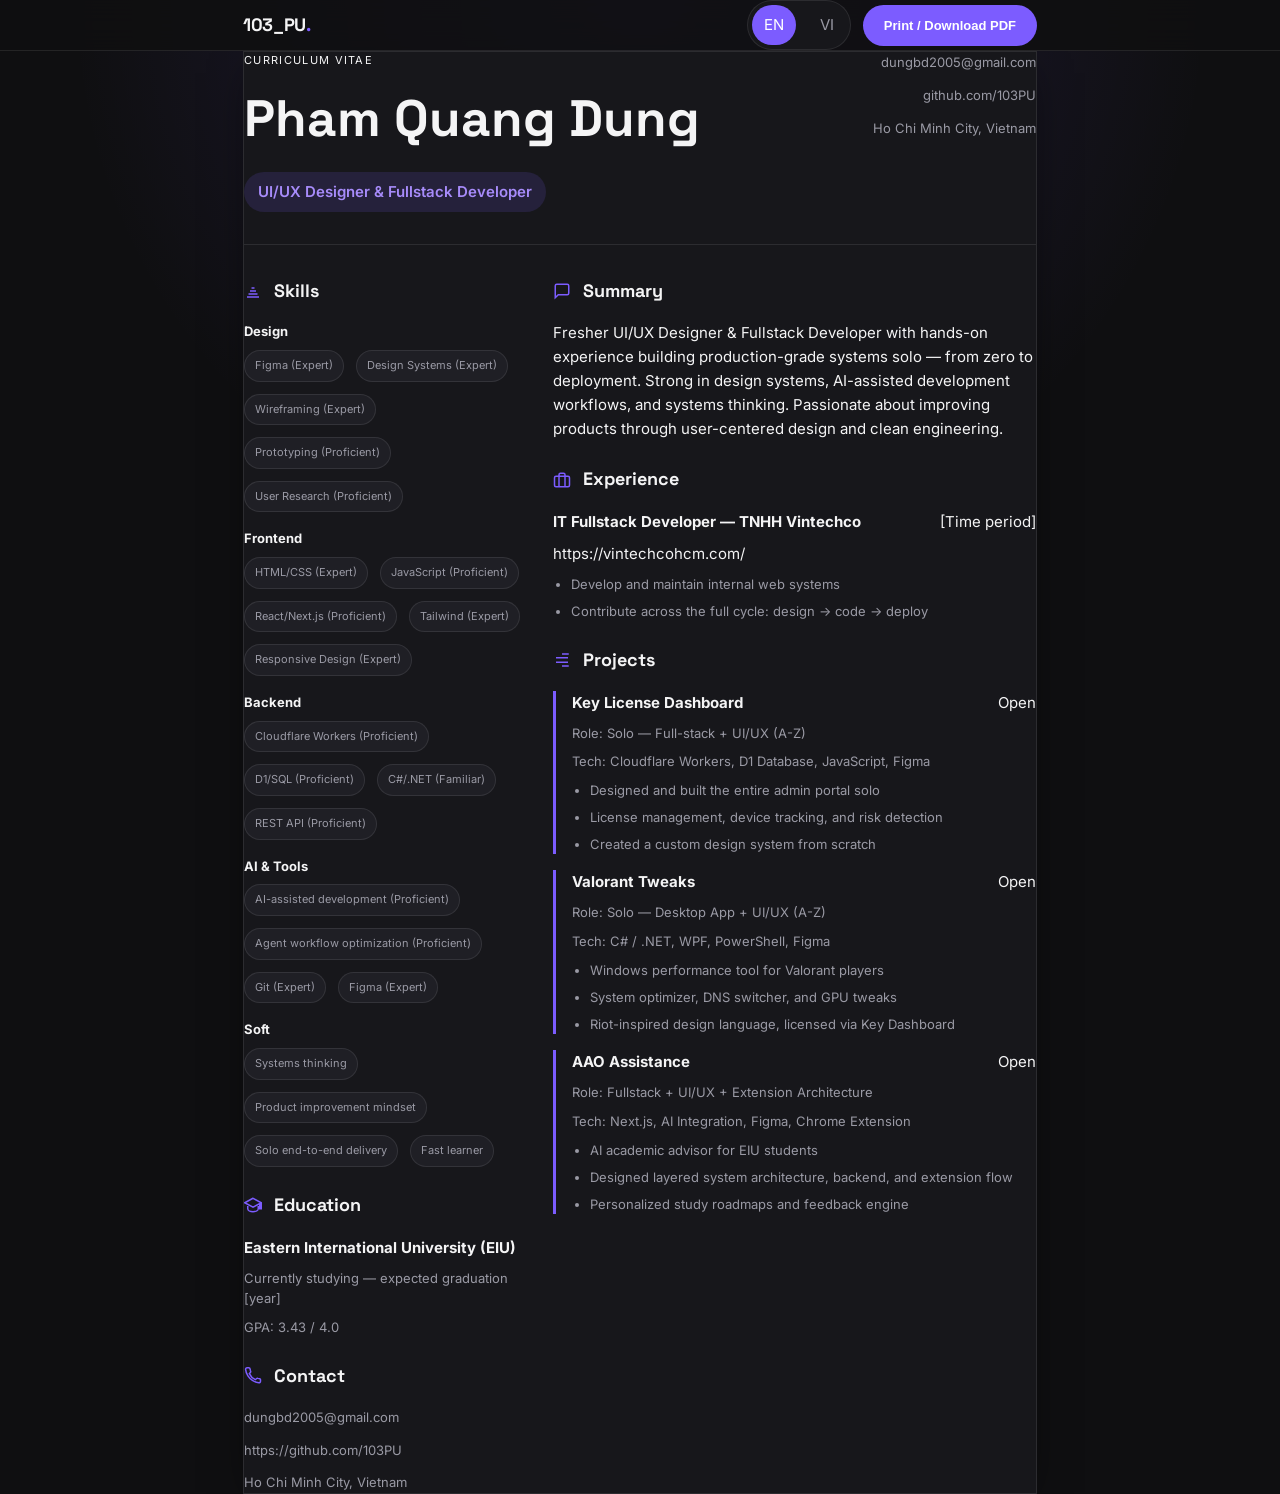
==== cv.html @ 923a62f3 "update CV page" ====
<!DOCTYPE html>
<html lang="en" data-theme="dark">
<head>
    <meta charset="UTF-8">
    <meta name="viewport" content="width=device-width, initial-scale=1.0">
    <title>103_PU — CV</title>
    <meta name="description" content="CV of Pham Quang Dung — UI/UX Designer & Fullstack Developer.">
    <link rel="stylesheet" href="./css/cv.css">
    <link rel="preconnect" href="https://fonts.googleapis.com">
    <link rel="preconnect" href="https://fonts.gstatic.com" crossorigin>
    <link href="https://fonts.googleapis.com/css2?family=Inter:wght@400;500;600;700&family=Space+Grotesk:wght@500;700&display=swap" rel="stylesheet">
</head>
<body class="cv-body">
    <header class="cv-topbar">
        <div class="cv-topbar-inner">
            <a href="./index.html" class="nav-logo">103_PU<span class="dot">.</span></a>
            <div class="cv-topbar-actions">
                <div class="cv-lang-switch" role="group" aria-label="Language switcher">
                    <button type="button" class="cv-lang-btn is-active" data-lang-btn="en">EN</button>
                    <button type="button" class="cv-lang-btn" data-lang-btn="vi">VI</button>
                </div>
                <button type="button" class="btn btn-primary cv-print-btn" onclick="window.print()">Print / Download PDF</button>
            </div>
        </div>
    </header>

    <main class="cv-page-wrap">
        <article class="cv-page">
            <section class="cv-hero">
                <div>
                    <p class="cv-kicker">Curriculum Vitae</p>
                    <h1 data-en="Pham Quang Dung" data-vi="Phạm Quang Dũng">Pham Quang Dung</h1>
                    <div class="cv-role-pill" data-en="UI/UX Designer &amp; Fullstack Developer" data-vi="UI/UX Designer &amp; Fullstack Developer">UI/UX Designer &amp; Fullstack Developer</div>
                </div>
                <div class="cv-meta-list">
                    <a href="mailto:dungbd2005@gmail.com">dungbd2005@gmail.com</a>
                    <a href="https://github.com/103PU" target="_blank" rel="noopener">github.com/103PU</a>
                    <span data-en="Ho Chi Minh City, Vietnam" data-vi="Thành phố Hồ Chí Minh, Việt Nam">Ho Chi Minh City, Vietnam</span>
                </div>
            </section>

            <section class="cv-grid">
                <aside class="cv-sidebar">
                    <section class="cv-section">
                        <h2><span class="cv-icon"><svg viewBox="0 0 24 24" fill="none" stroke="currentColor" stroke-width="2"><path d="M4 20h16"/><path d="M6 16h12"/><path d="M8 12h8"/><path d="M10 8h4"/></svg></span><span data-en="Skills" data-vi="Kỹ năng">Skills</span></h2>
                        <div class="cv-skill-group">
                            <h3>Design</h3>
                            <div class="cv-tags">
                                <span>Figma (Expert)</span><span>Design Systems (Expert)</span><span>Wireframing (Expert)</span><span>Prototyping (Proficient)</span><span>User Research (Proficient)</span>
                            </div>
                        </div>
                        <div class="cv-skill-group">
                            <h3>Frontend</h3>
                            <div class="cv-tags">
                                <span>HTML/CSS (Expert)</span><span>JavaScript (Proficient)</span><span>React/Next.js (Proficient)</span><span>Tailwind (Expert)</span><span>Responsive Design (Expert)</span>
                            </div>
                        </div>
                        <div class="cv-skill-group">
                            <h3>Backend</h3>
                            <div class="cv-tags">
                                <span>Cloudflare Workers (Proficient)</span><span>D1/SQL (Proficient)</span><span>C#/.NET (Familiar)</span><span>REST API (Proficient)</span>
                            </div>
                        </div>
                        <div class="cv-skill-group">
                            <h3>AI &amp; Tools</h3>
                            <div class="cv-tags">
                                <span>AI-assisted development (Proficient)</span><span>Agent workflow optimization (Proficient)</span><span>Git (Expert)</span><span>Figma (Expert)</span>
                            </div>
                        </div>
                        <div class="cv-skill-group">
                            <h3>Soft</h3>
                            <div class="cv-tags">
                                <span>Systems thinking</span><span>Product improvement mindset</span><span>Solo end-to-end delivery</span><span>Fast learner</span>
                            </div>
                        </div>
                    </section>

                    <section class="cv-section">
                        <h2><span class="cv-icon"><svg viewBox="0 0 24 24" fill="none" stroke="currentColor" stroke-width="2"><path d="M12 3 1 9l11 6 9-4.91V17h2V9L12 3z"/><path d="M5 13.18V17c0 2.21 3.13 4 7 4s7-1.79 7-4v-3.82"/></svg></span><span data-en="Education" data-vi="Học vấn">Education</span></h2>
                        <div class="cv-item">
                            <strong>Eastern International University (EIU)</strong>
                            <p data-en="Currently studying — expected graduation [year]" data-vi="Đang theo học — dự kiến tốt nghiệp [năm]">Currently studying — expected graduation [year]</p>
                            <p>GPA: 3.43 / 4.0</p>
                        </div>
                    </section>

                    <section class="cv-section">
                        <h2><span class="cv-icon"><svg viewBox="0 0 24 24" fill="none" stroke="currentColor" stroke-width="2"><path d="M22 16.92V19a2 2 0 0 1-2.18 2 19.79 19.79 0 0 1-8.63-3.07 19.5 19.5 0 0 1-6-6A19.79 19.79 0 0 1 2.11 3.18 2 2 0 0 1 4.1 1h2.09a2 2 0 0 1 2 1.72c.12.9.33 1.79.61 2.65a2 2 0 0 1-.45 2.11L7.09 8.91a16 16 0 0 0 8 8l1.43-1.26a2 2 0 0 1 2.11-.45c.86.28 1.75.49 2.65.61A2 2 0 0 1 22 16.92z"/></svg></span><span data-en="Contact" data-vi="Liên hệ">Contact</span></h2>
                        <div class="cv-contact-list">
                            <a href="mailto:dungbd2005@gmail.com">dungbd2005@gmail.com</a>
                            <a href="https://github.com/103PU" target="_blank" rel="noopener">https://github.com/103PU</a>
                            <span data-en="Ho Chi Minh City, Vietnam" data-vi="Thành phố Hồ Chí Minh, Việt Nam">Ho Chi Minh City, Vietnam</span>
                        </div>
                    </section>
                </aside>

                <div class="cv-main">
                    <section class="cv-section">
                        <h2><span class="cv-icon"><svg viewBox="0 0 24 24" fill="none" stroke="currentColor" stroke-width="2"><path d="M21 15a2 2 0 0 1-2 2H7l-4 4V5a2 2 0 0 1 2-2h14a2 2 0 0 1 2 2z"/></svg></span><span data-en="Summary" data-vi="Tóm tắt">Summary</span></h2>
                        <p data-en="Fresher UI/UX Designer &amp; Fullstack Developer with hands-on experience building production-grade systems solo — from zero to deployment. Strong in design systems, AI-assisted development workflows, and systems thinking. Passionate about improving products through user-centered design and clean engineering." data-vi="Fresher UI/UX Designer &amp; Fullstack Developer với kinh nghiệm thực chiến tự xây dựng hệ thống production từ A-Z. Thế mạnh về design system, workflow AI-assisted và tư duy hệ thống. Đam mê cải tiến sản phẩm qua thiết kế lấy người dùng làm trung tâm và kỹ thuật gọn gàng.">Fresher UI/UX Designer &amp; Fullstack Developer with hands-on experience building production-grade systems solo — from zero to deployment. Strong in design systems, AI-assisted development workflows, and systems thinking. Passionate about improving products through user-centered design and clean engineering.</p>
                    </section>

                    <section class="cv-section">
                        <h2><span class="cv-icon"><svg viewBox="0 0 24 24" fill="none" stroke="currentColor" stroke-width="2"><rect x="2" y="7" width="20" height="14" rx="2" ry="2"/><path d="M16 21V5a2 2 0 0 0-2-2H10a2 2 0 0 0-2 2v16"/></svg></span><span data-en="Experience" data-vi="Kinh nghiệm">Experience</span></h2>
                        <div class="cv-item">
                            <div class="cv-item-head">
                                <strong data-en="IT Fullstack Developer — TNHH Vintechco" data-vi="IT Fullstack Developer — TNHH Vintechco">IT Fullstack Developer — TNHH Vintechco</strong>
                                <span data-en="[Time period]" data-vi="[Thời gian]">[Time period]</span>
                            </div>
                            <a href="https://vintechcohcm.com/" target="_blank" rel="noopener">https://vintechcohcm.com/</a>
                            <ul class="cv-bullets">
                                <li data-en="Develop and maintain internal web systems" data-vi="Phát triển và maintain hệ thống web nội bộ">Develop and maintain internal web systems</li>
                                <li data-en="Contribute across the full cycle: design → code → deploy" data-vi="Tham gia full-cycle: design → code → deploy">Contribute across the full cycle: design → code → deploy</li>
                            </ul>
                        </div>
                    </section>

                    <section class="cv-section">
                        <h2><span class="cv-icon"><svg viewBox="0 0 24 24" fill="none" stroke="currentColor" stroke-width="2"><path d="M12 20h9"/><path d="M12 4h9"/><path d="M4 9h16"/><path d="M4 15h16"/></svg></span><span data-en="Projects" data-vi="Dự án">Projects</span></h2>
                        <div class="cv-project-list">
                            <article class="cv-project-card">
                                <div class="cv-project-head">
                                    <strong>Key License Dashboard</strong>
                                    <a href="https://keylicensedashboard.dungbd2005.workers.dev/" target="_blank" rel="noopener">Open</a>
                                </div>
                                <p data-en="Role: Solo — Full-stack + UI/UX (A-Z)" data-vi="Vai trò: Solo — Full-stack + UI/UX (A-Z)">Role: Solo — Full-stack + UI/UX (A-Z)</p>
                                <p>Tech: Cloudflare Workers, D1 Database, JavaScript, Figma</p>
                                <ul class="cv-bullets">
                                    <li data-en="Designed and built the entire admin portal solo" data-vi="Thiết kế và xây dựng toàn bộ admin portal một mình">Designed and built the entire admin portal solo</li>
                                    <li data-en="License management, device tracking, and risk detection" data-vi="License management, device tracking, risk detection">License management, device tracking, and risk detection</li>
                                    <li data-en="Created a custom design system from scratch" data-vi="Custom design system từ đầu">Created a custom design system from scratch</li>
                                </ul>
                            </article>
                            <article class="cv-project-card">
                                <div class="cv-project-head">
                                    <strong>Valorant Tweaks</strong>
                                    <a href="https://github.com/103PU" target="_blank" rel="noopener">Open</a>
                                </div>
                                <p data-en="Role: Solo — Desktop App + UI/UX (A-Z)" data-vi="Vai trò: Solo — Desktop App + UI/UX (A-Z)">Role: Solo — Desktop App + UI/UX (A-Z)</p>
                                <p>Tech: C# / .NET, WPF, PowerShell, Figma</p>
                                <ul class="cv-bullets">
                                    <li data-en="Windows performance tool for Valorant players" data-vi="Windows performance tool cho Valorant players">Windows performance tool for Valorant players</li>
                                    <li data-en="System optimizer, DNS switcher, and GPU tweaks" data-vi="System optimizer, DNS switcher, GPU tweaks">System optimizer, DNS switcher, and GPU tweaks</li>
                                    <li data-en="Riot-inspired design language, licensed via Key Dashboard" data-vi="Riot-inspired design language, licensed via Key Dashboard">Riot-inspired design language, licensed via Key Dashboard</li>
                                </ul>
                            </article>
                            <article class="cv-project-card">
                                <div class="cv-project-head">
                                    <strong>AAO Assistance</strong>
                                    <a href="https://github.com/CeatursHarmginton/eiu-aao-assistant" target="_blank" rel="noopener">Open</a>
                                </div>
                                <p data-en="Role: Fullstack + UI/UX + Extension Architecture" data-vi="Vai trò: Fullstack + UI/UX + Extension Architecture">Role: Fullstack + UI/UX + Extension Architecture</p>
                                <p>Tech: Next.js, AI Integration, Figma, Chrome Extension</p>
                                <ul class="cv-bullets">
                                    <li data-en="AI academic advisor for EIU students" data-vi="AI academic advisor cho sinh viên EIU">AI academic advisor for EIU students</li>
                                    <li data-en="Designed layered system architecture, backend, and extension flow" data-vi="Thiết kế phân tầng hệ thống + backend + extension">Designed layered system architecture, backend, and extension flow</li>
                                    <li data-en="Personalized study roadmaps and feedback engine" data-vi="Lộ trình học tập cá nhân hóa + feedback engine">Personalized study roadmaps and feedback engine</li>
                                </ul>
                            </article>
                        </div>
                    </section>
                </div>
            </section>
        </article>
    </main>

    <script>
        (() => {
            const buttons = Array.from(document.querySelectorAll('[data-lang-btn]'));
            const translatable = Array.from(document.querySelectorAll('[data-en]'));
            const applyLang = (lang) => {
                translatable.forEach((element) => {
                    element.innerHTML = element.dataset[lang];
                });
                buttons.forEach((button) => {
                    button.classList.toggle('is-active', button.dataset.langBtn === lang);
                });
                localStorage.setItem('cv-lang', lang);
                document.documentElement.lang = lang;
            };
            const saved = localStorage.getItem('cv-lang') || 'en';
            applyLang(saved);
            buttons.forEach((button) => {
                button.addEventListener('click', () => applyLang(button.dataset.langBtn));
            });
        })();
    </script>
</body>
</html>
---- css/cv.css ----
@import url("./style.css");

.cv-body {
    min-height: 100vh;
    background:
        radial-gradient(circle at top, rgba(124,92,255,0.18), transparent 35%),
        var(--color-bg);
}

.cv-topbar {
    position: sticky;
    top: 0;
    z-index: 30;
    padding: var(--s-4) var(--s-5);
    border-bottom: 1px solid var(--color-border);
    background: color-mix(in srgb, var(--color-bg) 88%, transparent);
    backdrop-filter: blur(18px);
}

.cv-topbar-inner,
.cv-topbar-actions,
.cv-meta-list,
.cv-item-head,
.cv-project-head {
    display: flex;
    align-items: center;
}

.cv-topbar-inner,
.cv-page {
    width: min(100%, 794px);
    margin: 0 auto;
}

.cv-topbar-inner,
.cv-item-head,
.cv-project-head {
    justify-content: space-between;
}

.cv-topbar-actions,
.cv-lang-switch,
.cv-meta-list,
.cv-tags,
.cv-contact-list {
    gap: var(--s-3);
}

.cv-page-wrap { padding: var(--s-8) var(--s-5) var(--s-12); }

.cv-page {
    background: var(--color-surface);
    border: 1px solid var(--color-border);
    border-radius: var(--r-xl);
    box-shadow: var(--shadow);
    padding: var(--s-10);
}

.cv-hero {
    display: flex;
    justify-content: space-between;
    gap: var(--s-8);
    padding-bottom: var(--s-8);
    margin-bottom: var(--s-8);
    border-bottom: 1px solid var(--color-border);
}

.cv-kicker {
    margin-bottom: var(--s-2);
    font-size: var(--text-xs);
    letter-spacing: 0.12em;
    text-transform: uppercase;
    color: var(--color-text-3);
}

.cv-hero h1 {
    margin-bottom: var(--s-3);
    font-family: var(--font-display);
    font-size: clamp(2rem, 4vw, 3.2rem);
}

.cv-role-pill {
    display: inline-flex;
    padding: 8px 14px;
    border-radius: var(--r-pill);
    background: var(--color-accent-dim);
    color: var(--color-accent-2);
    font-weight: 600;
}

.cv-meta-list {
    flex-direction: column;
    align-items: flex-end;
    text-align: right;
}

.cv-grid {
    display: grid;
    grid-template-columns: minmax(0, 35%) minmax(0, 65%);
    gap: var(--s-8);
}

.cv-sidebar,
.cv-main {
    display: flex;
    flex-direction: column;
    gap: var(--s-6);
}

.cv-section {
    display: flex;
    flex-direction: column;
    gap: var(--s-4);
}

.cv-section h2 {
    display: flex;
    align-items: center;
    gap: var(--s-3);
    font-family: var(--font-display);
    font-size: var(--text-lg);
}

.cv-icon {
    display: inline-flex;
    width: 18px;
    height: 18px;
    color: var(--color-accent);
}

.cv-icon svg { width: 100%; height: 100%; }

.cv-item,
.cv-project-card {
    display: flex;
    flex-direction: column;
    gap: var(--s-2);
}

.cv-item p,
.cv-project-card p,
.cv-bullets,
.cv-contact-list,
.cv-meta-list {
    color: var(--color-text-2);
    font-size: var(--text-sm);
}

.cv-skill-group h3 {
    margin-bottom: var(--s-2);
    font-size: var(--text-sm);
    color: var(--color-text-1);
}

.cv-tags {
    display: flex;
    flex-wrap: wrap;
}

.cv-tags span {
    padding: 6px 10px;
    border-radius: var(--r-pill);
    background: var(--color-surface-2);
    border: 1px solid var(--color-border);
    font-size: var(--text-xs);
    color: var(--color-text-2);
}

.cv-contact-list {
    display: flex;
    flex-direction: column;
}

.cv-bullets {
    margin: 0;
    padding-left: 18px;
}

.cv-bullets li + li { margin-top: 6px; }

.cv-project-list {
    display: grid;
    gap: var(--s-4);
}

.cv-project-card {
    padding-left: var(--s-4);
    border-left: 3px solid var(--color-accent);
}

.cv-lang-switch {
    display: inline-flex;
    padding: 4px;
    border: 1px solid var(--color-border);
    border-radius: var(--r-pill);
    background: var(--color-surface);
}

.cv-lang-btn {
    border: 0;
    background: transparent;
    color: var(--color-text-2);
    padding: 8px 12px;
    border-radius: var(--r-pill);
    cursor: pointer;
    font: inherit;
}

.cv-lang-btn.is-active {
    background: var(--color-accent);
    color: #fff;
}

@media (max-width: 820px) {
    .cv-topbar-inner,
    .cv-hero,
    .cv-grid {
        display: flex;
        flex-direction: column;
    }

    .cv-meta-list { align-items: flex-start; text-align: left; }
}

@media print {
    .cv-body {
        background: #fff !important;
        color: #000 !important;
    }

    .cv-topbar { display: none !important; }

    .cv-page-wrap { padding: 0; }

    .cv-page {
        width: 100%;
        max-width: none;
        border: 0;
        border-radius: 0;
        box-shadow: none;
        padding: 0;
        background: #fff;
    }

    .cv-page,
    .cv-page * {
        color: #000 !important;
        text-shadow: none !important;
        box-shadow: none !important;
    }

    .cv-role-pill,
    .cv-lang-switch,
    .cv-tags span {
        border: 1px solid #bbb !important;
        background: #fff !important;
    }
}
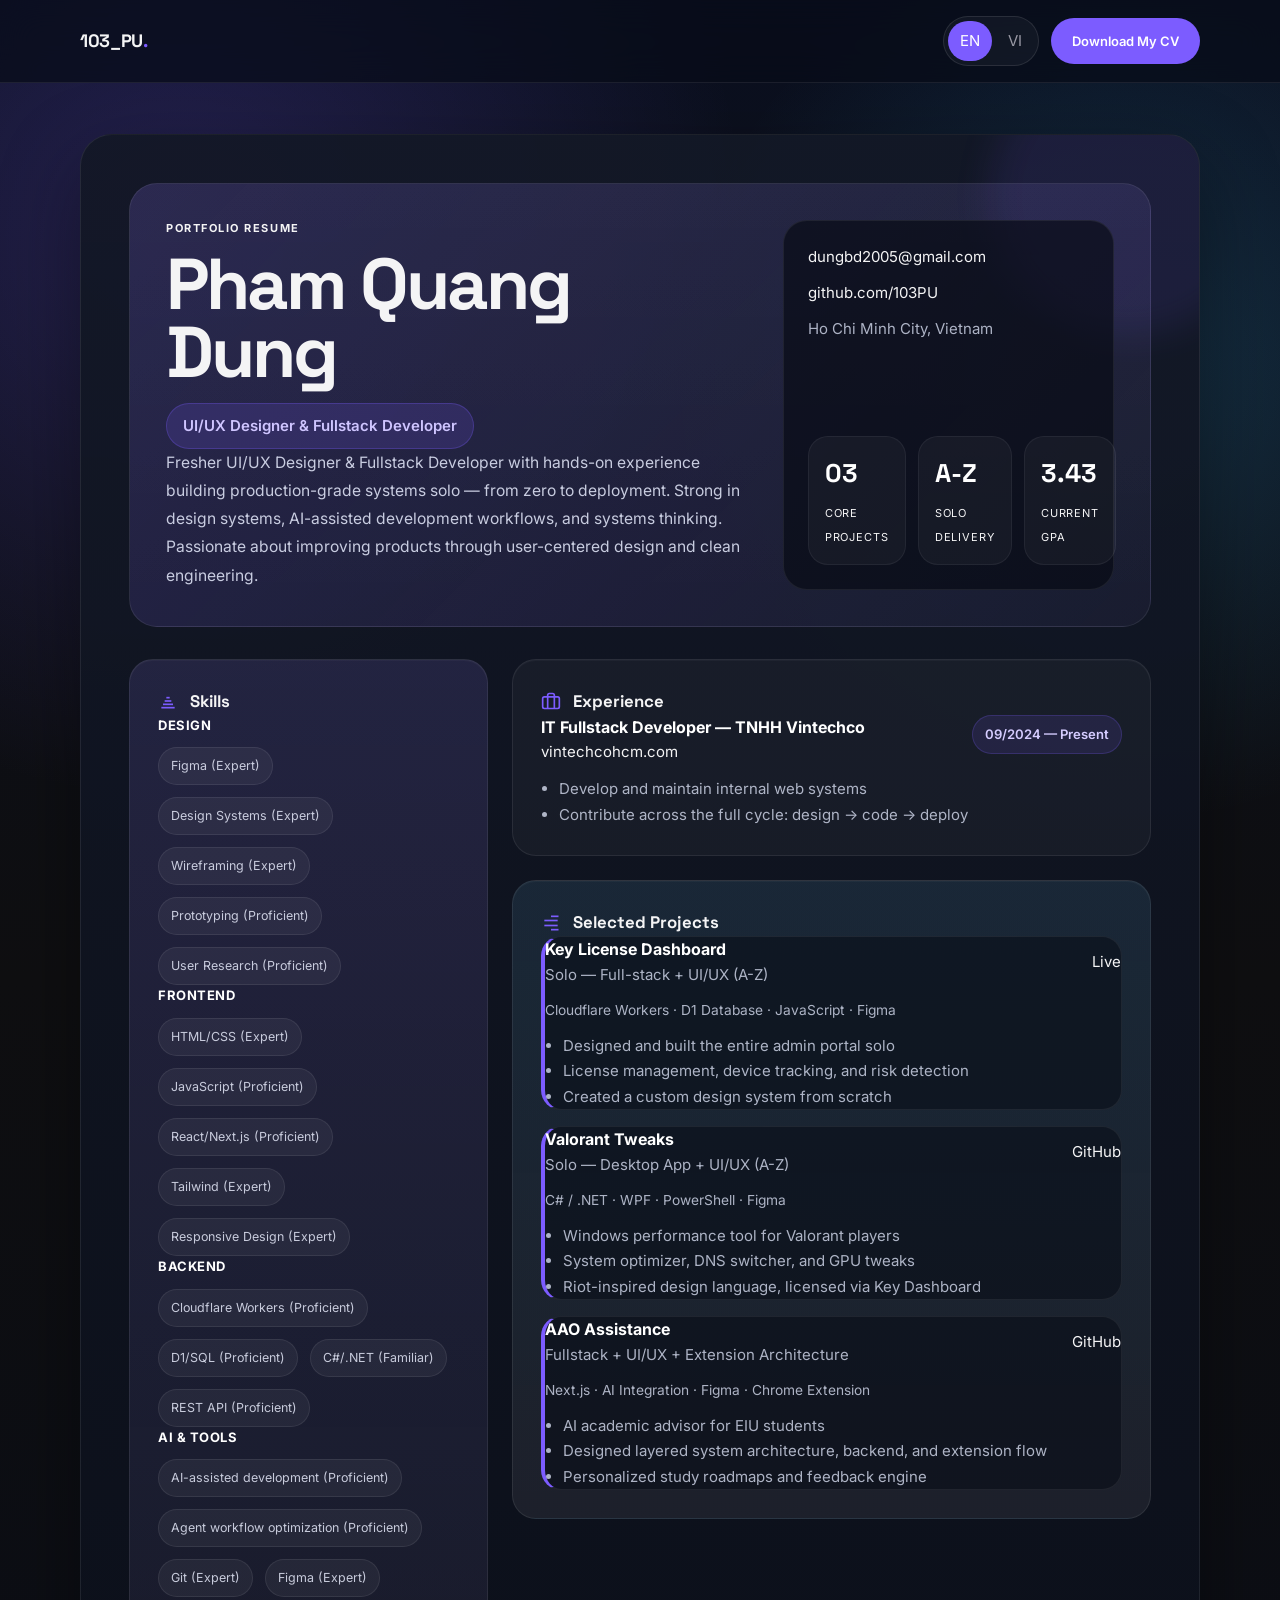
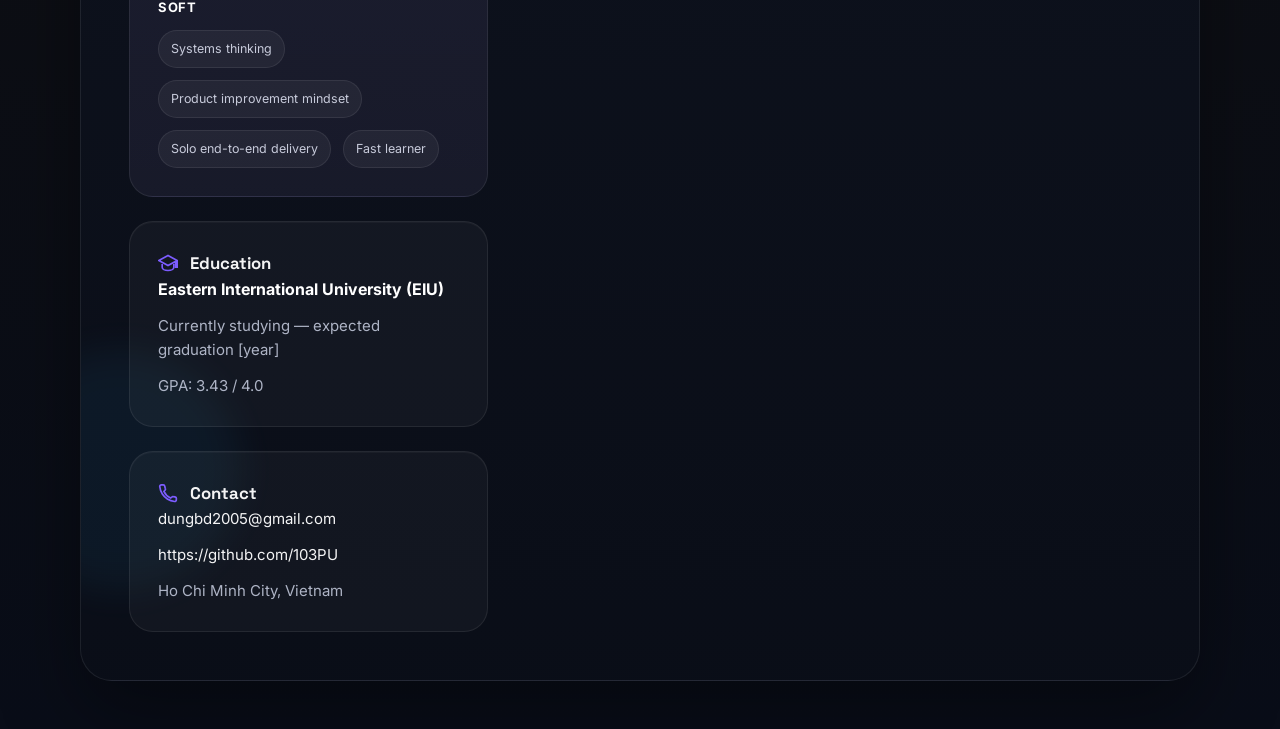
==== commit 0fe8f710: "#1 fix cv" ====
--- a/cv.html
+++ b/cv.html
@@ -8,7 +8,7 @@
     <link rel="stylesheet" href="./css/cv.css">
     <link rel="preconnect" href="https://fonts.googleapis.com">
     <link rel="preconnect" href="https://fonts.gstatic.com" crossorigin>
-    <link href="https://fonts.googleapis.com/css2?family=Inter:wght@400;500;600;700&family=Space+Grotesk:wght@500;700&display=swap" rel="stylesheet">
+    <link href="https://fonts.googleapis.com/css2?family=Inter:wght@400;500;600;700;800&family=Space+Grotesk:wght@500;700&display=swap" rel="stylesheet">
 </head>
 <body class="cv-body">
     <header class="cv-topbar">
@@ -19,54 +19,80 @@
                     <button type="button" class="cv-lang-btn is-active" data-lang-btn="en">EN</button>
                     <button type="button" class="cv-lang-btn" data-lang-btn="vi">VI</button>
                 </div>
-                <button type="button" class="btn btn-primary cv-print-btn" onclick="window.print()">Print / Download PDF</button>
+                <a href="./assets/Pham-Quang-Dung-CV.pdf" download class="btn btn-primary cv-download-btn">Download My CV</a>
             </div>
         </div>
     </header>
 
     <main class="cv-page-wrap">
         <article class="cv-page">
-            <section class="cv-hero">
-                <div>
-                    <p class="cv-kicker">Curriculum Vitae</p>
+            <div class="cv-glow cv-glow--one"></div>
+            <div class="cv-glow cv-glow--two"></div>
+
+            <section class="cv-hero-card">
+                <div class="cv-hero-copy">
+                    <p class="cv-kicker" data-en="Portfolio Resume" data-vi="Hồ sơ năng lực">Portfolio Resume</p>
                     <h1 data-en="Pham Quang Dung" data-vi="Phạm Quang Dũng">Pham Quang Dung</h1>
                     <div class="cv-role-pill" data-en="UI/UX Designer &amp; Fullstack Developer" data-vi="UI/UX Designer &amp; Fullstack Developer">UI/UX Designer &amp; Fullstack Developer</div>
-                </div>
-                <div class="cv-meta-list">
-                    <a href="mailto:dungbd2005@gmail.com">dungbd2005@gmail.com</a>
-                    <a href="https://github.com/103PU" target="_blank" rel="noopener">github.com/103PU</a>
-                    <span data-en="Ho Chi Minh City, Vietnam" data-vi="Thành phố Hồ Chí Minh, Việt Nam">Ho Chi Minh City, Vietnam</span>
+                    <p class="cv-hero-summary" data-en="Fresher UI/UX Designer &amp; Fullstack Developer with hands-on experience building production-grade systems solo — from zero to deployment. Strong in design systems, AI-assisted development workflows, and systems thinking. Passionate about improving products through user-centered design and clean engineering." data-vi="Fresher UI/UX Designer &amp; Fullstack Developer với kinh nghiệm thực chiến tự xây dựng hệ thống production từ A-Z. Thế mạnh về design system, workflow AI-assisted và tư duy hệ thống. Đam mê cải tiến sản phẩm qua thiết kế lấy người dùng làm trung tâm và kỹ thuật gọn gàng.">Fresher UI/UX Designer &amp; Fullstack Developer with hands-on experience building production-grade systems solo — from zero to deployment. Strong in design systems, AI-assisted development workflows, and systems thinking. Passionate about improving products through user-centered design and clean engineering.</p>
+                </div>
+
+                <div class="cv-identity-panel">
+                    <div class="cv-meta-list">
+                        <a href="mailto:dungbd2005@gmail.com">dungbd2005@gmail.com</a>
+                        <a href="https://github.com/103PU" target="_blank" rel="noopener">github.com/103PU</a>
+                        <span data-en="Ho Chi Minh City, Vietnam" data-vi="Thành phố Hồ Chí Minh, Việt Nam">Ho Chi Minh City, Vietnam</span>
+                    </div>
+                    <div class="cv-mini-stats">
+                        <div class="cv-mini-stat">
+                            <strong>03</strong>
+                            <span data-en="Core projects" data-vi="Dự án tiêu biểu">Core projects</span>
+                        </div>
+                        <div class="cv-mini-stat">
+                            <strong>A-Z</strong>
+                            <span data-en="Solo delivery" data-vi="Triển khai end-to-end">Solo delivery</span>
+                        </div>
+                        <div class="cv-mini-stat">
+                            <strong>3.43</strong>
+                            <span data-en="Current GPA" data-vi="GPA hiện tại">Current GPA</span>
+                        </div>
+                    </div>
                 </div>
             </section>
 
             <section class="cv-grid">
                 <aside class="cv-sidebar">
-                    <section class="cv-section">
+                    <section class="cv-section-card cv-section-card--accent">
                         <h2><span class="cv-icon"><svg viewBox="0 0 24 24" fill="none" stroke="currentColor" stroke-width="2"><path d="M4 20h16"/><path d="M6 16h12"/><path d="M8 12h8"/><path d="M10 8h4"/></svg></span><span data-en="Skills" data-vi="Kỹ năng">Skills</span></h2>
+
                         <div class="cv-skill-group">
                             <h3>Design</h3>
                             <div class="cv-tags">
                                 <span>Figma (Expert)</span><span>Design Systems (Expert)</span><span>Wireframing (Expert)</span><span>Prototyping (Proficient)</span><span>User Research (Proficient)</span>
                             </div>
                         </div>
+
                         <div class="cv-skill-group">
                             <h3>Frontend</h3>
                             <div class="cv-tags">
                                 <span>HTML/CSS (Expert)</span><span>JavaScript (Proficient)</span><span>React/Next.js (Proficient)</span><span>Tailwind (Expert)</span><span>Responsive Design (Expert)</span>
                             </div>
                         </div>
+
                         <div class="cv-skill-group">
                             <h3>Backend</h3>
                             <div class="cv-tags">
                                 <span>Cloudflare Workers (Proficient)</span><span>D1/SQL (Proficient)</span><span>C#/.NET (Familiar)</span><span>REST API (Proficient)</span>
                             </div>
                         </div>
+
                         <div class="cv-skill-group">
                             <h3>AI &amp; Tools</h3>
                             <div class="cv-tags">
                                 <span>AI-assisted development (Proficient)</span><span>Agent workflow optimization (Proficient)</span><span>Git (Expert)</span><span>Figma (Expert)</span>
                             </div>
                         </div>
+
                         <div class="cv-skill-group">
                             <h3>Soft</h3>
                             <div class="cv-tags">
@@ -75,7 +101,7 @@
                         </div>
                     </section>
 
-                    <section class="cv-section">
+                    <section class="cv-section-card">
                         <h2><span class="cv-icon"><svg viewBox="0 0 24 24" fill="none" stroke="currentColor" stroke-width="2"><path d="M12 3 1 9l11 6 9-4.91V17h2V9L12 3z"/><path d="M5 13.18V17c0 2.21 3.13 4 7 4s7-1.79 7-4v-3.82"/></svg></span><span data-en="Education" data-vi="Học vấn">Education</span></h2>
                         <div class="cv-item">
                             <strong>Eastern International University (EIU)</strong>
@@ -84,7 +110,7 @@
                         </div>
                     </section>
 
-                    <section class="cv-section">
+                    <section class="cv-section-card">
                         <h2><span class="cv-icon"><svg viewBox="0 0 24 24" fill="none" stroke="currentColor" stroke-width="2"><path d="M22 16.92V19a2 2 0 0 1-2.18 2 19.79 19.79 0 0 1-8.63-3.07 19.5 19.5 0 0 1-6-6A19.79 19.79 0 0 1 2.11 3.18 2 2 0 0 1 4.1 1h2.09a2 2 0 0 1 2 1.72c.12.9.33 1.79.61 2.65a2 2 0 0 1-.45 2.11L7.09 8.91a16 16 0 0 0 8 8l1.43-1.26a2 2 0 0 1 2.11-.45c.86.28 1.75.49 2.65.61A2 2 0 0 1 22 16.92z"/></svg></span><span data-en="Contact" data-vi="Liên hệ">Contact</span></h2>
                         <div class="cv-contact-list">
                             <a href="mailto:dungbd2005@gmail.com">dungbd2005@gmail.com</a>
@@ -95,19 +121,16 @@
                 </aside>
 
                 <div class="cv-main">
-                    <section class="cv-section">
-                        <h2><span class="cv-icon"><svg viewBox="0 0 24 24" fill="none" stroke="currentColor" stroke-width="2"><path d="M21 15a2 2 0 0 1-2 2H7l-4 4V5a2 2 0 0 1 2-2h14a2 2 0 0 1 2 2z"/></svg></span><span data-en="Summary" data-vi="Tóm tắt">Summary</span></h2>
-                        <p data-en="Fresher UI/UX Designer &amp; Fullstack Developer with hands-on experience building production-grade systems solo — from zero to deployment. Strong in design systems, AI-assisted development workflows, and systems thinking. Passionate about improving products through user-centered design and clean engineering." data-vi="Fresher UI/UX Designer &amp; Fullstack Developer với kinh nghiệm thực chiến tự xây dựng hệ thống production từ A-Z. Thế mạnh về design system, workflow AI-assisted và tư duy hệ thống. Đam mê cải tiến sản phẩm qua thiết kế lấy người dùng làm trung tâm và kỹ thuật gọn gàng.">Fresher UI/UX Designer &amp; Fullstack Developer with hands-on experience building production-grade systems solo — from zero to deployment. Strong in design systems, AI-assisted development workflows, and systems thinking. Passionate about improving products through user-centered design and clean engineering.</p>
-                    </section>
-
-                    <section class="cv-section">
+                    <section class="cv-section-card">
                         <h2><span class="cv-icon"><svg viewBox="0 0 24 24" fill="none" stroke="currentColor" stroke-width="2"><rect x="2" y="7" width="20" height="14" rx="2" ry="2"/><path d="M16 21V5a2 2 0 0 0-2-2H10a2 2 0 0 0-2 2v16"/></svg></span><span data-en="Experience" data-vi="Kinh nghiệm">Experience</span></h2>
-                        <div class="cv-item">
+                        <div class="cv-item cv-item--timeline">
                             <div class="cv-item-head">
-                                <strong data-en="IT Fullstack Developer — TNHH Vintechco" data-vi="IT Fullstack Developer — TNHH Vintechco">IT Fullstack Developer — TNHH Vintechco</strong>
-                                <span data-en="[Time period]" data-vi="[Thời gian]">[Time period]</span>
-                            </div>
-                            <a href="https://vintechcohcm.com/" target="_blank" rel="noopener">https://vintechcohcm.com/</a>
+                                <div>
+                                    <strong data-en="IT Fullstack Developer — TNHH Vintechco" data-vi="IT Fullstack Developer — TNHH Vintechco">IT Fullstack Developer — TNHH Vintechco</strong>
+                                    <a href="https://vintechcohcm.com/" target="_blank" rel="noopener">vintechcohcm.com</a>
+                                </div>
+                                <span class="cv-period" data-en="09/2024 — Present" data-vi="09/2024 — Hiện tại">09/2024 — Present</span>
+                            </div>
                             <ul class="cv-bullets">
                                 <li data-en="Develop and maintain internal web systems" data-vi="Phát triển và maintain hệ thống web nội bộ">Develop and maintain internal web systems</li>
                                 <li data-en="Contribute across the full cycle: design → code → deploy" data-vi="Tham gia full-cycle: design → code → deploy">Contribute across the full cycle: design → code → deploy</li>
@@ -115,42 +138,51 @@
                         </div>
                     </section>
 
-                    <section class="cv-section">
-                        <h2><span class="cv-icon"><svg viewBox="0 0 24 24" fill="none" stroke="currentColor" stroke-width="2"><path d="M12 20h9"/><path d="M12 4h9"/><path d="M4 9h16"/><path d="M4 15h16"/></svg></span><span data-en="Projects" data-vi="Dự án">Projects</span></h2>
+                    <section class="cv-section-card cv-section-card--feature">
+                        <h2><span class="cv-icon"><svg viewBox="0 0 24 24" fill="none" stroke="currentColor" stroke-width="2"><path d="M12 20h9"/><path d="M12 4h9"/><path d="M4 9h16"/><path d="M4 15h16"/></svg></span><span data-en="Selected Projects" data-vi="Dự án nổi bật">Selected Projects</span></h2>
+
                         <div class="cv-project-list">
                             <article class="cv-project-card">
                                 <div class="cv-project-head">
-                                    <strong>Key License Dashboard</strong>
-                                    <a href="https://keylicensedashboard.dungbd2005.workers.dev/" target="_blank" rel="noopener">Open</a>
-                                </div>
-                                <p data-en="Role: Solo — Full-stack + UI/UX (A-Z)" data-vi="Vai trò: Solo — Full-stack + UI/UX (A-Z)">Role: Solo — Full-stack + UI/UX (A-Z)</p>
-                                <p>Tech: Cloudflare Workers, D1 Database, JavaScript, Figma</p>
+                                    <div>
+                                        <strong>Key License Dashboard</strong>
+                                        <p data-en="Solo — Full-stack + UI/UX (A-Z)" data-vi="Solo — Full-stack + UI/UX (A-Z)">Solo — Full-stack + UI/UX (A-Z)</p>
+                                    </div>
+                                    <a href="https://keylicensedashboard.dungbd2005.workers.dev/" target="_blank" rel="noopener">Live</a>
+                                </div>
+                                <p class="cv-project-tech">Cloudflare Workers · D1 Database · JavaScript · Figma</p>
                                 <ul class="cv-bullets">
                                     <li data-en="Designed and built the entire admin portal solo" data-vi="Thiết kế và xây dựng toàn bộ admin portal một mình">Designed and built the entire admin portal solo</li>
                                     <li data-en="License management, device tracking, and risk detection" data-vi="License management, device tracking, risk detection">License management, device tracking, and risk detection</li>
                                     <li data-en="Created a custom design system from scratch" data-vi="Custom design system từ đầu">Created a custom design system from scratch</li>
                                 </ul>
                             </article>
+
                             <article class="cv-project-card">
                                 <div class="cv-project-head">
-                                    <strong>Valorant Tweaks</strong>
-                                    <a href="https://github.com/103PU" target="_blank" rel="noopener">Open</a>
-                                </div>
-                                <p data-en="Role: Solo — Desktop App + UI/UX (A-Z)" data-vi="Vai trò: Solo — Desktop App + UI/UX (A-Z)">Role: Solo — Desktop App + UI/UX (A-Z)</p>
-                                <p>Tech: C# / .NET, WPF, PowerShell, Figma</p>
+                                    <div>
+                                        <strong>Valorant Tweaks</strong>
+                                        <p data-en="Solo — Desktop App + UI/UX (A-Z)" data-vi="Solo — Desktop App + UI/UX (A-Z)">Solo — Desktop App + UI/UX (A-Z)</p>
+                                    </div>
+                                    <a href="https://github.com/103PU" target="_blank" rel="noopener">GitHub</a>
+                                </div>
+                                <p class="cv-project-tech">C# / .NET · WPF · PowerShell · Figma</p>
                                 <ul class="cv-bullets">
                                     <li data-en="Windows performance tool for Valorant players" data-vi="Windows performance tool cho Valorant players">Windows performance tool for Valorant players</li>
                                     <li data-en="System optimizer, DNS switcher, and GPU tweaks" data-vi="System optimizer, DNS switcher, GPU tweaks">System optimizer, DNS switcher, and GPU tweaks</li>
                                     <li data-en="Riot-inspired design language, licensed via Key Dashboard" data-vi="Riot-inspired design language, licensed via Key Dashboard">Riot-inspired design language, licensed via Key Dashboard</li>
                                 </ul>
                             </article>
+
                             <article class="cv-project-card">
                                 <div class="cv-project-head">
-                                    <strong>AAO Assistance</strong>
-                                    <a href="https://github.com/CeatursHarmginton/eiu-aao-assistant" target="_blank" rel="noopener">Open</a>
-                                </div>
-                                <p data-en="Role: Fullstack + UI/UX + Extension Architecture" data-vi="Vai trò: Fullstack + UI/UX + Extension Architecture">Role: Fullstack + UI/UX + Extension Architecture</p>
-                                <p>Tech: Next.js, AI Integration, Figma, Chrome Extension</p>
+                                    <div>
+                                        <strong>AAO Assistance</strong>
+                                        <p data-en="Fullstack + UI/UX + Extension Architecture" data-vi="Fullstack + UI/UX + Extension Architecture">Fullstack + UI/UX + Extension Architecture</p>
+                                    </div>
+                                    <a href="https://github.com/CeatursHarmginton/eiu-aao-assistant" target="_blank" rel="noopener">GitHub</a>
+                                </div>
+                                <p class="cv-project-tech">Next.js · AI Integration · Figma · Chrome Extension</p>
                                 <ul class="cv-bullets">
                                     <li data-en="AI academic advisor for EIU students" data-vi="AI academic advisor cho sinh viên EIU">AI academic advisor for EIU students</li>
                                     <li data-en="Designed layered system architecture, backend, and extension flow" data-vi="Thiết kế phân tầng hệ thống + backend + extension">Designed layered system architecture, backend, and extension flow</li>
@@ -168,6 +200,7 @@
         (() => {
             const buttons = Array.from(document.querySelectorAll('[data-lang-btn]'));
             const translatable = Array.from(document.querySelectorAll('[data-en]'));
+
             const applyLang = (lang) => {
                 translatable.forEach((element) => {
                     element.innerHTML = element.dataset[lang];
@@ -178,8 +211,10 @@
                 localStorage.setItem('cv-lang', lang);
                 document.documentElement.lang = lang;
             };
+
             const saved = localStorage.getItem('cv-lang') || 'en';
             applyLang(saved);
+
             buttons.forEach((button) => {
                 button.addEventListener('click', () => applyLang(button.dataset.langBtn));
             });
@@ -187,5 +222,3 @@
     </script>
 </body>
 </html>
-
-
--- a/css/cv.css
+++ b/css/cv.css
@@ -3,101 +3,206 @@
 .cv-body {
     min-height: 100vh;
     background:
-        radial-gradient(circle at top, rgba(124,92,255,0.18), transparent 35%),
-        var(--color-bg);
+        radial-gradient(circle at 14% 10%, rgba(124, 92, 255, 0.22), transparent 24%),
+        radial-gradient(circle at 88% 16%, rgba(56, 189, 248, 0.18), transparent 20%),
+        linear-gradient(180deg, #0b1020 0%, var(--color-bg) 42%, #090d18 100%);
 }
 
 .cv-topbar {
     position: sticky;
     top: 0;
-    z-index: 30;
-    padding: var(--s-4) var(--s-5);
-    border-bottom: 1px solid var(--color-border);
-    background: color-mix(in srgb, var(--color-bg) 88%, transparent);
+    z-index: 40;
+    padding: var(--s-4) var(--s-6);
+    border-bottom: 1px solid rgba(255,255,255,0.08);
+    background: rgba(8, 12, 24, 0.72);
     backdrop-filter: blur(18px);
 }
 
 .cv-topbar-inner,
 .cv-topbar-actions,
+.cv-item-head,
+.cv-project-head,
 .cv-meta-list,
-.cv-item-head,
-.cv-project-head {
+.cv-mini-stats,
+.cv-tags,
+.cv-contact-list {
     display: flex;
-    align-items: center;
 }
 
 .cv-topbar-inner,
 .cv-page {
-    width: min(100%, 794px);
+    width: min(100%, 1120px);
     margin: 0 auto;
 }
 
 .cv-topbar-inner,
 .cv-item-head,
 .cv-project-head {
+    align-items: center;
     justify-content: space-between;
 }
 
 .cv-topbar-actions,
-.cv-lang-switch,
-.cv-meta-list,
 .cv-tags,
-.cv-contact-list {
+.cv-mini-stats {
     gap: var(--s-3);
-}
-
-.cv-page-wrap { padding: var(--s-8) var(--s-5) var(--s-12); }
+    align-items: center;
+}
+
+.cv-page-wrap {
+    padding: clamp(24px, 4vw, 56px) var(--s-6) var(--s-12);
+}
 
 .cv-page {
-    background: var(--color-surface);
-    border: 1px solid var(--color-border);
-    border-radius: var(--r-xl);
-    box-shadow: var(--shadow);
-    padding: var(--s-10);
-}
-
-.cv-hero {
-    display: flex;
-    justify-content: space-between;
+    position: relative;
+    overflow: hidden;
+    background: linear-gradient(180deg, rgba(19, 24, 38, 0.94), rgba(10, 14, 24, 0.98));
+    border: 1px solid rgba(255,255,255,0.08);
+    border-radius: 32px;
+    box-shadow: 0 30px 80px rgba(0,0,0,0.38);
+    padding: clamp(28px, 4vw, 48px);
+}
+
+.cv-glow {
+    position: absolute;
+    border-radius: 50%;
+    filter: blur(18px);
+    pointer-events: none;
+    opacity: 0.5;
+}
+
+.cv-glow--one {
+    width: 280px;
+    height: 280px;
+    top: -80px;
+    right: -70px;
+    background: rgba(124, 92, 255, 0.2);
+}
+
+.cv-glow--two {
+    width: 240px;
+    height: 240px;
+    left: -80px;
+    bottom: 90px;
+    background: rgba(56, 189, 248, 0.12);
+}
+
+.cv-hero-card {
+    position: relative;
+    z-index: 1;
+    display: grid;
+    grid-template-columns: minmax(0, 1.5fr) minmax(280px, 0.85fr);
     gap: var(--s-8);
-    padding-bottom: var(--s-8);
     margin-bottom: var(--s-8);
-    border-bottom: 1px solid var(--color-border);
+    padding: clamp(24px, 3vw, 36px);
+    border-radius: 28px;
+    background:
+        linear-gradient(135deg, rgba(124, 92, 255, 0.16), rgba(124, 92, 255, 0.04)),
+        linear-gradient(180deg, rgba(255,255,255,0.04), rgba(255,255,255,0.02));
+    border: 1px solid rgba(255,255,255,0.08);
 }
 
 .cv-kicker {
-    margin-bottom: var(--s-2);
+    margin-bottom: var(--s-3);
+    color: var(--color-text-3);
     font-size: var(--text-xs);
-    letter-spacing: 0.12em;
+    font-weight: 700;
+    letter-spacing: 0.14em;
     text-transform: uppercase;
-    color: var(--color-text-3);
-}
-
-.cv-hero h1 {
-    margin-bottom: var(--s-3);
+}
+
+.cv-hero-copy h1 {
+    margin-bottom: var(--s-4);
     font-family: var(--font-display);
-    font-size: clamp(2rem, 4vw, 3.2rem);
+    font-size: clamp(2.75rem, 6vw, 4.5rem);
+    line-height: 0.95;
+    letter-spacing: -0.04em;
 }
 
 .cv-role-pill {
     display: inline-flex;
-    padding: 8px 14px;
+    margin-bottom: var(--s-5);
+    padding: 10px 16px;
     border-radius: var(--r-pill);
-    background: var(--color-accent-dim);
-    color: var(--color-accent-2);
+    background: rgba(124, 92, 255, 0.16);
+    border: 1px solid rgba(124, 92, 255, 0.28);
+    color: #cfc5ff;
     font-weight: 600;
 }
 
-.cv-meta-list {
+.cv-hero-summary {
+    max-width: 62ch;
+    color: rgba(232, 237, 255, 0.84);
+    font-size: clamp(0.98rem, 1vw, 1.06rem);
+    line-height: 1.8;
+}
+
+.cv-identity-panel {
+    display: flex;
     flex-direction: column;
-    align-items: flex-end;
-    text-align: right;
+    justify-content: space-between;
+    gap: var(--s-6);
+    padding: var(--s-6);
+    border-radius: 24px;
+    background: rgba(7, 10, 19, 0.66);
+    border: 1px solid rgba(255,255,255,0.07);
+}
+
+.cv-meta-list,
+.cv-contact-list {
+    flex-direction: column;
+    gap: var(--s-3);
+}
+
+.cv-meta-list a,
+.cv-contact-list a,
+.cv-item a,
+.cv-project-head a {
+    color: var(--color-text-1);
+    word-break: break-word;
+}
+
+.cv-meta-list span,
+.cv-contact-list span,
+.cv-item p,
+.cv-project-card p,
+.cv-bullets {
+    color: rgba(218, 224, 244, 0.78);
+}
+
+.cv-mini-stats {
+    display: grid;
+    grid-template-columns: repeat(3, 1fr);
+}
+
+.cv-mini-stat {
+    padding: var(--s-4);
+    border-radius: 20px;
+    background: rgba(255,255,255,0.04);
+    border: 1px solid rgba(255,255,255,0.06);
+}
+
+.cv-mini-stat strong {
+    display: block;
+    margin-bottom: 6px;
+    font-family: var(--font-display);
+    font-size: clamp(1.2rem, 2vw, 1.6rem);
+    color: #fff;
+}
+
+.cv-mini-stat span {
+    color: var(--color-text-3);
+    font-size: var(--text-xs);
+    text-transform: uppercase;
+    letter-spacing: 0.08em;
 }
 
 .cv-grid {
+    position: relative;
+    z-index: 1;
     display: grid;
-    grid-template-columns: minmax(0, 35%) minmax(0, 65%);
-    gap: var(--s-8);
+    grid-template-columns: minmax(280px, 0.72fr) minmax(0, 1.28fr);
+    gap: var(--s-6);
 }
 
 .cv-sidebar,
@@ -107,93 +212,132 @@
     gap: var(--s-6);
 }
 
-.cv-section {
-    display: flex;
-    flex-direction: column;
-    gap: var(--s-4);
-}
-
-.cv-section h2 {
+.cv-section-card {
+    padding: clamp(20px, 2.4vw, 28px);
+    border-radius: 24px;
+    background: rgba(255,255,255,0.035);
+    border: 1px solid rgba(255,255,255,0.08);
+    box-shadow: inset 0 1px 0 rgba(255,255,255,0.03);
+}
+
+.cv-section-card--accent {
+    background:
+        linear-gradient(180deg, rgba(124, 92, 255, 0.11), rgba(124, 92, 255, 0.03)),
+        rgba(255,255,255,0.035);
+}
+
+.cv-section-card--feature {
+    background:
+        linear-gradient(180deg, rgba(56, 189, 248, 0.08), rgba(255,255,255,0.03)),
+        rgba(255,255,255,0.035);
+}
+
+.cv-section-card h2 {
     display: flex;
     align-items: center;
     gap: var(--s-3);
+    margin-bottom: var(--s-5);
     font-family: var(--font-display);
-    font-size: var(--text-lg);
+    font-size: clamp(1.05rem, 1vw, 1.2rem);
 }
 
 .cv-icon {
     display: inline-flex;
-    width: 18px;
-    height: 18px;
+    width: 20px;
+    height: 20px;
     color: var(--color-accent);
 }
 
-.cv-icon svg { width: 100%; height: 100%; }
+.cv-icon svg {
+    width: 100%;
+    height: 100%;
+}
+
+.cv-skill-group + .cv-skill-group,
+.cv-section-card .cv-item + .cv-item {
+    margin-top: var(--s-5);
+}
+
+.cv-skill-group h3 {
+    margin-bottom: var(--s-3);
+    color: #fff;
+    font-size: var(--text-sm);
+    letter-spacing: 0.04em;
+    text-transform: uppercase;
+}
+
+.cv-tags {
+    flex-wrap: wrap;
+}
+
+.cv-tags span {
+    padding: 8px 12px;
+    border-radius: var(--r-pill);
+    background: rgba(255,255,255,0.05);
+    border: 1px solid rgba(255,255,255,0.08);
+    color: rgba(235, 239, 255, 0.82);
+    font-size: 0.78rem;
+}
 
 .cv-item,
 .cv-project-card {
     display: flex;
     flex-direction: column;
-    gap: var(--s-2);
-}
-
-.cv-item p,
-.cv-project-card p,
-.cv-bullets,
-.cv-contact-list,
-.cv-meta-list {
-    color: var(--color-text-2);
-    font-size: var(--text-sm);
-}
-
-.cv-skill-group h3 {
-    margin-bottom: var(--s-2);
-    font-size: var(--text-sm);
-    color: var(--color-text-1);
-}
-
-.cv-tags {
-    display: flex;
-    flex-wrap: wrap;
-}
-
-.cv-tags span {
-    padding: 6px 10px;
+    gap: var(--s-3);
+}
+
+.cv-item strong,
+.cv-project-card strong {
+    color: #fff;
+    font-size: 1rem;
+}
+
+.cv-item-head {
+    gap: var(--s-4);
+    align-items: flex-start;
+}
+
+.cv-period {
+    flex-shrink: 0;
+    padding: 8px 12px;
     border-radius: var(--r-pill);
-    background: var(--color-surface-2);
-    border: 1px solid var(--color-border);
-    font-size: var(--text-xs);
-    color: var(--color-text-2);
-}
-
-.cv-contact-list {
-    display: flex;
-    flex-direction: column;
+    background: rgba(124, 92, 255, 0.12);
+    border: 1px solid rgba(124, 92, 255, 0.22);
+    color: #d5ccff;
+    font-size: 0.82rem;
+    font-weight: 600;
+}
+
+.cv-project-list {
+    display: grid;
+    gap: var(--s-4);
+}
+
+.cv-project-card {
+    padding: var(--s-5);
+    border-radius: 20px;
+    background: rgba(7, 11, 20, 0.52);
+    border: 1px solid rgba(255,255,255,0.07);
+    border-left: 4px solid var(--color-accent);
+}
+
+.cv-project-tech {
+    color: #c6d1f4;
+    font-size: 0.86rem;
 }
 
 .cv-bullets {
     margin: 0;
     padding-left: 18px;
-}
-
-.cv-bullets li + li { margin-top: 6px; }
-
-.cv-project-list {
-    display: grid;
-    gap: var(--s-4);
-}
-
-.cv-project-card {
-    padding-left: var(--s-4);
-    border-left: 3px solid var(--color-accent);
+    line-height: 1.7;
 }
 
 .cv-lang-switch {
-    display: inline-flex;
     padding: 4px;
-    border: 1px solid var(--color-border);
+    gap: 4px;
+    border: 1px solid rgba(255,255,255,0.1);
     border-radius: var(--r-pill);
-    background: var(--color-surface);
+    background: rgba(255,255,255,0.04);
 }
 
 .cv-lang-btn {
@@ -211,15 +355,51 @@
     color: #fff;
 }
 
-@media (max-width: 820px) {
+.cv-download-btn {
+    white-space: nowrap;
+}
+
+@media (max-width: 980px) {
+    .cv-hero-card,
+    .cv-grid,
+    .cv-mini-stats {
+        grid-template-columns: 1fr;
+    }
+
+    .cv-item-head,
+    .cv-project-head,
     .cv-topbar-inner,
-    .cv-hero,
-    .cv-grid {
-        display: flex;
+    .cv-topbar-actions {
         flex-direction: column;
-    }
-
-    .cv-meta-list { align-items: flex-start; text-align: left; }
+        align-items: flex-start;
+    }
+
+    .cv-project-head {
+        gap: var(--s-3);
+    }
+}
+
+@media (max-width: 640px) {
+    .cv-page-wrap,
+    .cv-topbar {
+        padding-left: var(--s-4);
+        padding-right: var(--s-4);
+    }
+
+    .cv-page {
+        border-radius: 24px;
+        padding: 20px;
+    }
+
+    .cv-hero-card,
+    .cv-section-card {
+        border-radius: 20px;
+        padding: 18px;
+    }
+
+    .cv-hero-copy h1 {
+        font-size: 2.3rem;
+    }
 }
 
 @media print {
@@ -228,18 +408,26 @@
         color: #000 !important;
     }
 
-    .cv-topbar { display: none !important; }
-
-    .cv-page-wrap { padding: 0; }
+    .cv-topbar {
+        display: none !important;
+    }
+
+    .cv-page-wrap {
+        padding: 0;
+    }
 
     .cv-page {
         width: 100%;
         max-width: none;
+        padding: 18mm 14mm;
         border: 0;
         border-radius: 0;
         box-shadow: none;
-        padding: 0;
-        background: #fff;
+        background: #fff !important;
+    }
+
+    .cv-glow {
+        display: none !important;
     }
 
     .cv-page,
@@ -249,12 +437,25 @@
         box-shadow: none !important;
     }
 
+    .cv-hero-card,
+    .cv-section-card,
+    .cv-project-card,
+    .cv-identity-panel,
+    .cv-mini-stat,
     .cv-role-pill,
-    .cv-lang-switch,
+    .cv-period,
     .cv-tags span {
-        border: 1px solid #bbb !important;
         background: #fff !important;
-    }
-}
-
-
+        border-color: #c9c9c9 !important;
+    }
+
+    .cv-grid {
+        gap: 12mm;
+    }
+
+    .cv-section-card,
+    .cv-project-card {
+        break-inside: avoid;
+        page-break-inside: avoid;
+    }
+}
